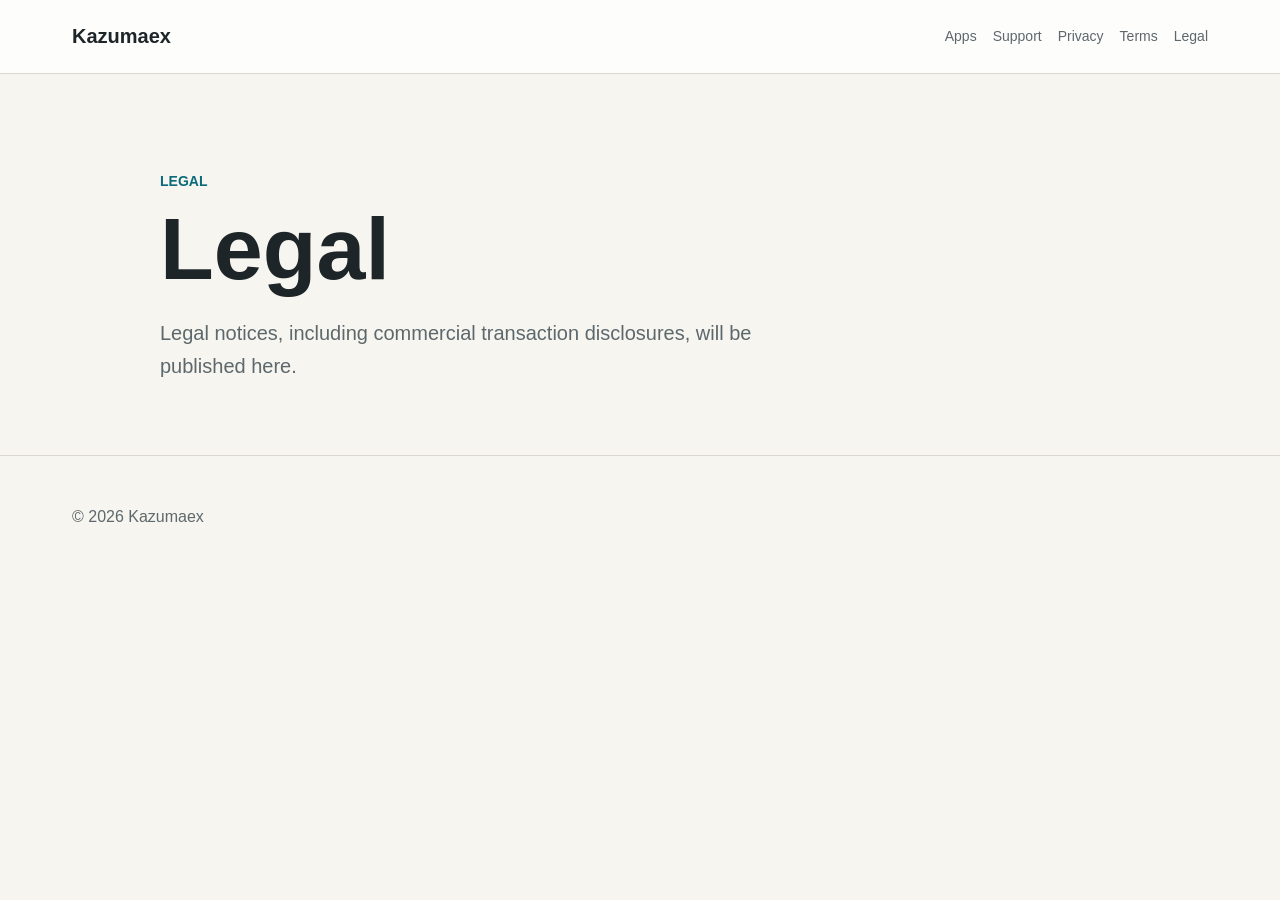
==== legal/index.html @ a6c6be45 "Create initial Kazumaex site" ====
<!doctype html>
<html lang="ja">
<head>
  <meta charset="utf-8">
  <meta name="viewport" content="width=device-width, initial-scale=1">
  <title>Legal | Kazumaex</title>
  <link rel="stylesheet" href="/styles.css">
</head>
<body>
  <header class="site-header">
    <a class="brand" href="/">Kazumaex</a>
    <nav aria-label="Main navigation">
      <a href="/apps/">Apps</a>
      <a href="/support/">Support</a>
      <a href="/privacy/">Privacy</a>
      <a href="/terms/">Terms</a>
      <a href="/legal/">Legal</a>
    </nav>
  </header>
  <main>
    <section class="hero">
      <p class="eyebrow">Legal</p>
      <h1>Legal</h1>
      <p class="lead">Legal notices, including commercial transaction disclosures, will be published here.</p>
    </section>
  </main>
  <footer><p>&copy; 2026 Kazumaex</p></footer>
</body>
</html>
---- styles.css ----
:root {
  color-scheme: light;
  --bg: #f7f5ef;
  --text: #1d2528;
  --muted: #5d686d;
  --line: #d9d7cf;
  --accent: #0b6b7a;
  --accent-dark: #084f5b;
  --surface: #ffffff;
}

* {
  box-sizing: border-box;
}

body {
  margin: 0;
  background: var(--bg);
  color: var(--text);
  font-family: Arial, "Hiragino Sans", "Yu Gothic", sans-serif;
  line-height: 1.65;
}

a {
  color: inherit;
}

.site-header {
  display: flex;
  align-items: center;
  justify-content: space-between;
  gap: 24px;
  padding: 20px min(6vw, 72px);
  border-bottom: 1px solid var(--line);
  background: rgba(255, 255, 255, 0.8);
}

.brand {
  color: var(--text);
  font-size: 20px;
  font-weight: 700;
  text-decoration: none;
}

nav {
  display: flex;
  flex-wrap: wrap;
  gap: 16px;
  color: var(--muted);
  font-size: 14px;
}

nav a {
  text-decoration: none;
}

nav a:hover {
  color: var(--text);
}

main {
  width: min(960px, calc(100% - 32px));
  margin: 0 auto;
}

.hero {
  padding: 96px 0 72px;
}

.eyebrow {
  margin: 0 0 12px;
  color: var(--accent);
  font-size: 14px;
  font-weight: 700;
  letter-spacing: 0;
  text-transform: uppercase;
}

h1 {
  margin: 0;
  font-size: clamp(44px, 8vw, 88px);
  line-height: 1;
}

.lead {
  max-width: 620px;
  margin: 24px 0 0;
  color: var(--muted);
  font-size: 20px;
}

.section {
  margin-bottom: 80px;
  padding: 32px 0;
  border-top: 1px solid var(--line);
}

h2 {
  margin: 0 0 12px;
  font-size: 28px;
}

.section p {
  max-width: 680px;
  margin: 0 0 24px;
  color: var(--muted);
}

.button {
  display: inline-flex;
  align-items: center;
  min-height: 44px;
  padding: 0 18px;
  border-radius: 6px;
  background: var(--accent);
  color: #ffffff;
  font-weight: 700;
  text-decoration: none;
}

.button:hover {
  background: var(--accent-dark);
}

footer {
  padding: 32px min(6vw, 72px);
  border-top: 1px solid var(--line);
  color: var(--muted);
}

@media (max-width: 700px) {
  .site-header {
    align-items: flex-start;
    flex-direction: column;
  }

  .hero {
    padding: 64px 0 56px;
  }
}
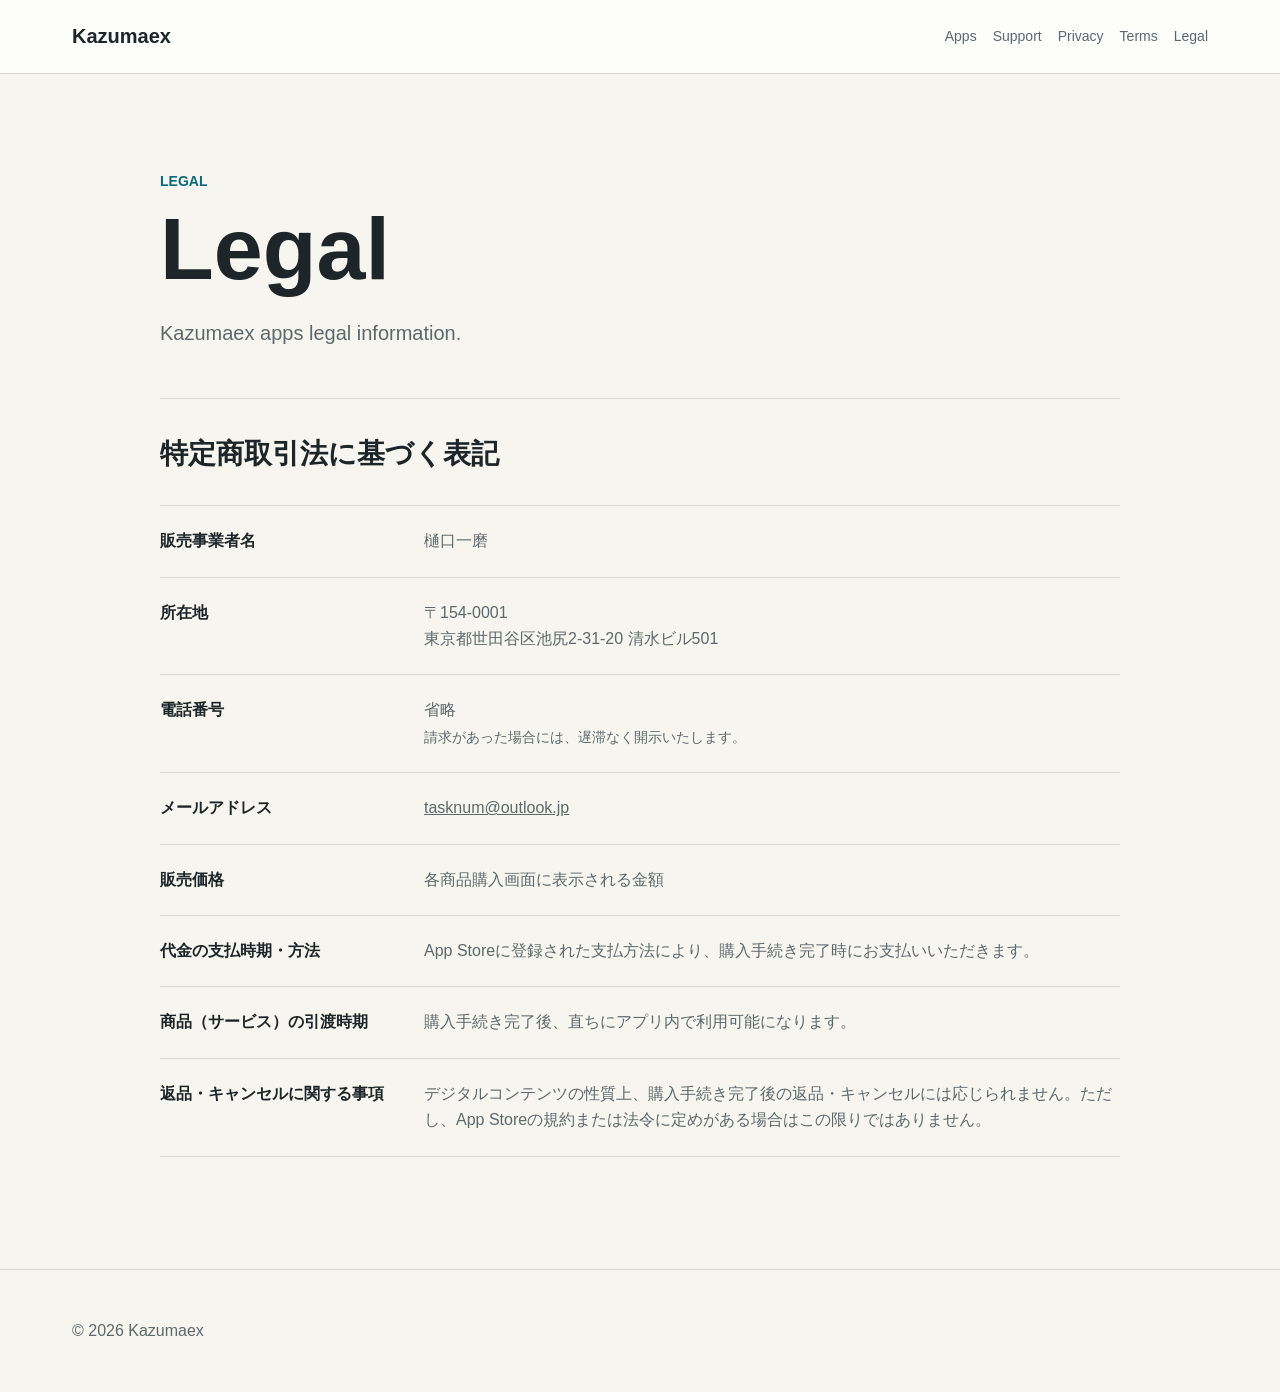
==== commit 783f31ff: "Add legal disclosure page" ====
--- a/legal/index.html
+++ b/legal/index.html
@@ -21,7 +21,45 @@
     <section class="hero">
       <p class="eyebrow">Legal</p>
       <h1>Legal</h1>
-      <p class="lead">Legal notices, including commercial transaction disclosures, will be published here.</p>
+      <p class="lead">Kazumaex apps legal information.</p>
+    </section>
+
+    <section class="section legal-section">
+      <h2>特定商取引法に基づく表記</h2>
+      <dl class="legal-list">
+        <div>
+          <dt>販売事業者名</dt>
+          <dd>樋口一磨</dd>
+        </div>
+        <div>
+          <dt>所在地</dt>
+          <dd>〒154-0001<br>東京都世田谷区池尻2-31-20 清水ビル501</dd>
+        </div>
+        <div>
+          <dt>電話番号</dt>
+          <dd>省略<br><span>請求があった場合には、遅滞なく開示いたします。</span></dd>
+        </div>
+        <div>
+          <dt>メールアドレス</dt>
+          <dd><a href="mailto:tasknum@outlook.jp">tasknum@outlook.jp</a></dd>
+        </div>
+        <div>
+          <dt>販売価格</dt>
+          <dd>各商品購入画面に表示される金額</dd>
+        </div>
+        <div>
+          <dt>代金の支払時期・方法</dt>
+          <dd>App Storeに登録された支払方法により、購入手続き完了時にお支払いいただきます。</dd>
+        </div>
+        <div>
+          <dt>商品（サービス）の引渡時期</dt>
+          <dd>購入手続き完了後、直ちにアプリ内で利用可能になります。</dd>
+        </div>
+        <div>
+          <dt>返品・キャンセルに関する事項</dt>
+          <dd>デジタルコンテンツの性質上、購入手続き完了後の返品・キャンセルには応じられません。ただし、App Storeの規約または法令に定めがある場合はこの限りではありません。</dd>
+        </div>
+      </dl>
     </section>
   </main>
   <footer><p>&copy; 2026 Kazumaex</p></footer>
--- a/styles.css
+++ b/styles.css
@@ -106,6 +106,37 @@
   color: var(--muted);
 }
 
+.legal-section {
+  margin-top: -24px;
+}
+
+.legal-list {
+  margin: 28px 0 0;
+  border-top: 1px solid var(--line);
+}
+
+.legal-list div {
+  display: grid;
+  grid-template-columns: minmax(180px, 240px) 1fr;
+  gap: 24px;
+  padding: 22px 0;
+  border-bottom: 1px solid var(--line);
+}
+
+.legal-list dt {
+  color: var(--text);
+  font-weight: 700;
+}
+
+.legal-list dd {
+  margin: 0;
+  color: var(--muted);
+}
+
+.legal-list span {
+  font-size: 14px;
+}
+
 .button {
   display: inline-flex;
   align-items: center;
@@ -137,4 +168,9 @@
   .hero {
     padding: 64px 0 56px;
   }
+
+  .legal-list div {
+    grid-template-columns: 1fr;
+    gap: 8px;
+  }
 }
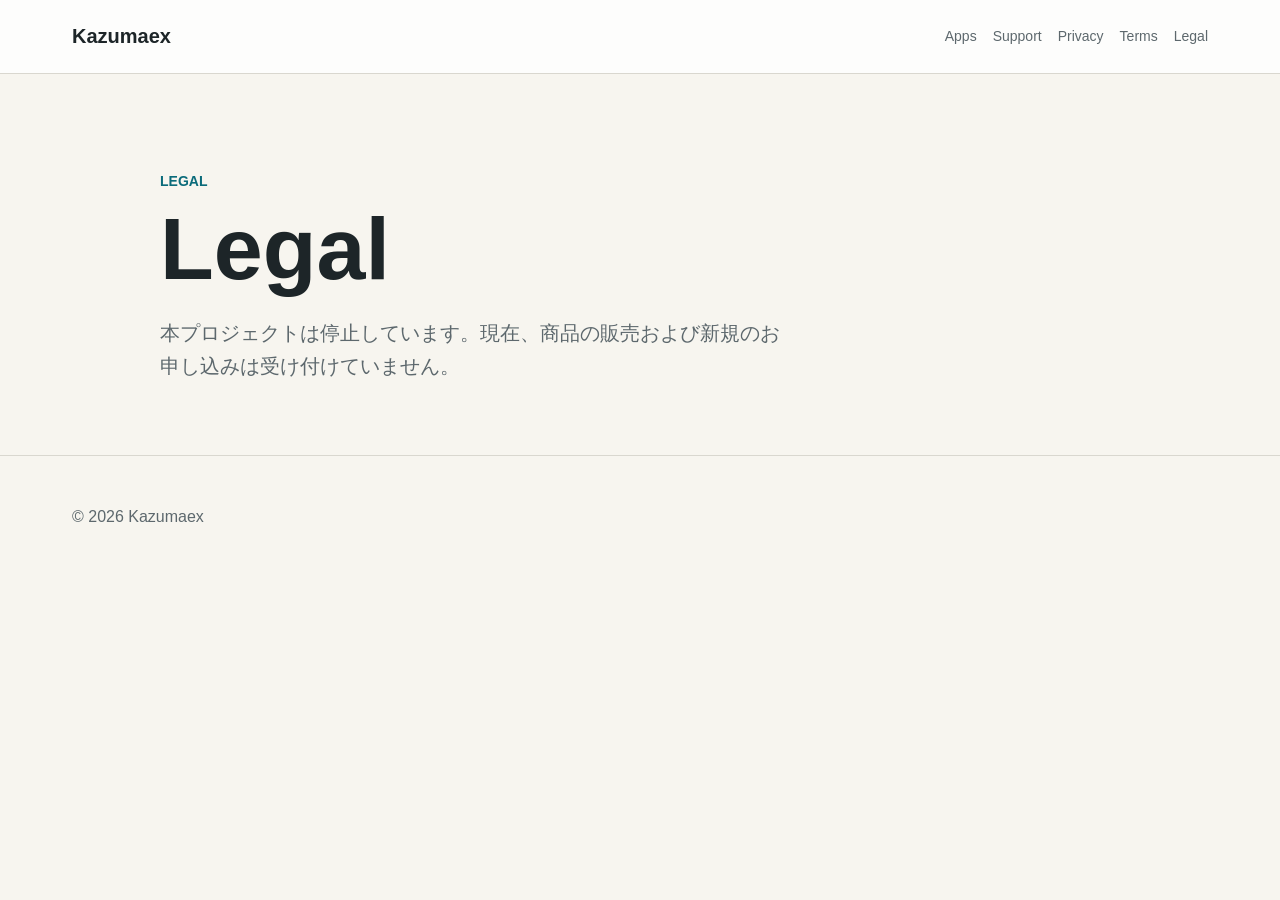
==== commit e1c5e2dc: "Remove published personal details from discontinued project" ====
--- a/legal/index.html
+++ b/legal/index.html
@@ -21,45 +21,7 @@
     <section class="hero">
       <p class="eyebrow">Legal</p>
       <h1>Legal</h1>
-      <p class="lead">Kazumaex apps legal information.</p>
-    </section>
-
-    <section class="section legal-section">
-      <h2>特定商取引法に基づく表記</h2>
-      <dl class="legal-list">
-        <div>
-          <dt>販売事業者名</dt>
-          <dd>樋口一磨</dd>
-        </div>
-        <div>
-          <dt>所在地</dt>
-          <dd>〒154-0001<br>東京都世田谷区池尻2-31-20 清水ビル501</dd>
-        </div>
-        <div>
-          <dt>電話番号</dt>
-          <dd>省略<br><span>請求があった場合には、遅滞なく開示いたします。</span></dd>
-        </div>
-        <div>
-          <dt>メールアドレス</dt>
-          <dd><a href="mailto:tasknum@outlook.jp">tasknum@outlook.jp</a></dd>
-        </div>
-        <div>
-          <dt>販売価格</dt>
-          <dd>各商品購入画面に表示される金額</dd>
-        </div>
-        <div>
-          <dt>代金の支払時期・方法</dt>
-          <dd>App Storeに登録された支払方法により、購入手続き完了時にお支払いいただきます。</dd>
-        </div>
-        <div>
-          <dt>商品（サービス）の引渡時期</dt>
-          <dd>購入手続き完了後、直ちにアプリ内で利用可能になります。</dd>
-        </div>
-        <div>
-          <dt>返品・キャンセルに関する事項</dt>
-          <dd>デジタルコンテンツの性質上、購入手続き完了後の返品・キャンセルには応じられません。ただし、App Storeの規約または法令に定めがある場合はこの限りではありません。</dd>
-        </div>
-      </dl>
+      <p class="lead">本プロジェクトは停止しています。現在、商品の販売および新規のお申し込みは受け付けていません。</p>
     </section>
   </main>
   <footer><p>&copy; 2026 Kazumaex</p></footer>
